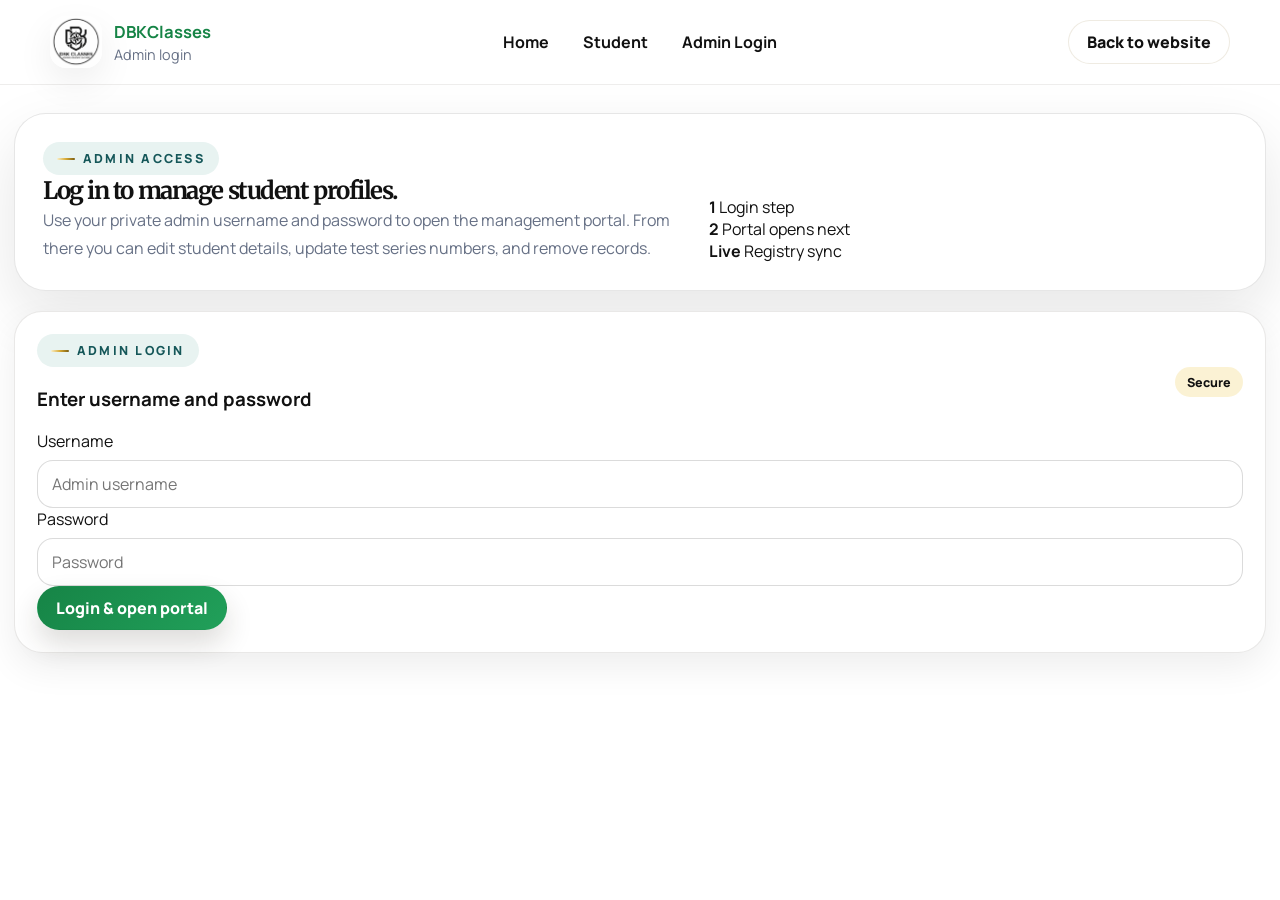
==== admin-portal.html @ fff9ff37 "Upload DBKClasses website" ====
<!DOCTYPE html>
<html lang="en">
<head>
  <meta charset="UTF-8" />
  <meta name="viewport" content="width=device-width, initial-scale=1.0" />
  <meta name="description" content="DBKClasses admin portal student list." />
  <meta name="robots" content="noindex, nofollow, noarchive" />
  <title>DBKClasses | Admin Portal</title>
  <link rel="preconnect" href="https://fonts.googleapis.com" />
  <link rel="preconnect" href="https://fonts.gstatic.com" crossorigin />
  <link href="https://fonts.googleapis.com/css2?family=Manrope:wght@400;500;600;700;800&family=Merriweather:wght@700;900&display=swap" rel="stylesheet" />
  <link rel="stylesheet" href="styles.css" />
</head>
<body class="admin-page" data-page="admin-portal">
  <header class="site-header admin-header">
    <div class="header-inner">
      <a class="brand-link" href="index.html" aria-label="DBKClasses home">
        <img class="brand-logo" src="assets/logo/dbk-logo.jpg" alt="DBKClasses logo" />
        <span class="brand-copy">
          <strong>DBKClasses</strong>
          <span>Admin portal</span>
        </span>
      </a>

      <nav class="primary-nav" id="primary-nav" aria-label="Admin navigation">
        <a href="index.html">Home</a>
        <a href="admin.html">Login</a>
        <a href="admin-portal.html">Portal</a>
      </nav>

      <div class="header-actions">
        <a class="ghost-btn" href="index.html">Back to website</a>
        <button class="ghost-btn" id="logoutAdminBtn" type="button">Logout</button>
        <button class="nav-toggle" type="button" aria-controls="primary-nav" aria-expanded="false" aria-label="Toggle navigation">
          <span></span>
          <span></span>
          <span></span>
        </button>
      </div>
    </div>
  </header>

  <main class="admin-shell">
    <section class="admin-hero">
      <div class="admin-hero-copy">
        <span class="eyebrow">Admin access</span>
        <h1>Search students or enquiries, then open the details panel.</h1>
        <p>
          Use the two tabs to switch between students and enquiries. Click any item to open the full details and actions on the right.
        </p>
      </div>
      <div class="admin-hero-metrics">
        <article>
          <strong id="adminMetricTotal">0</strong>
          <span>Total records</span>
        </article>
        <article>
          <strong id="adminMetricVisible">0</strong>
          <span>Visible in view</span>
        </article>
        <article>
          <strong>2</strong>
          <span>Tabs to switch views</span>
        </article>
      </div>
    </section>

    <section class="admin-toolbar panel">
      <div class="panel-header admin-toolbar-head">
        <div>
          <span class="mini-label">Record registry</span>
          <h3>Find what you need</h3>
        </div>
        <span class="status-pill">Ready</span>
      </div>

      <div class="admin-tabs" role="tablist" aria-label="Admin record views">
        <button class="admin-tab-button is-active" type="button" data-admin-view="students">Students</button>
        <button class="admin-tab-button" type="button" data-admin-view="enquiries">Enquiries</button>
      </div>

      <div class="admin-toolbar-row">
        <label class="field admin-search-field">
          <span>Search students</span>
          <input id="adminSearch" type="search" placeholder="Name, ID, class, guardian, or series" />
        </label>
        <button class="ghost-btn admin-refresh-btn" id="refreshAdminStudents" type="button">Refresh list</button>
      </div>
    </section>

    <section class="admin-portal-grid">
      <article class="panel admin-list-panel admin-directory-panel">
        <div class="panel-header">
          <div>
            <span class="mini-label" id="adminListLabel">Student list</span>
            <h3 id="adminListTitle">Click any student to view details</h3>
          </div>
          <span class="status-pill" id="adminListStatus">Directory</span>
        </div>
        <div id="adminStudentList" class="admin-student-list"></div>
      </article>

      <article class="panel admin-detail-panel">
        <div class="panel-header">
          <div>
            <span class="mini-label">Details</span>
            <h3 id="adminDetailTitle">Selected record</h3>
          </div>
          <span class="status-pill" id="adminDetailStatus">Ready</span>
        </div>
        <div id="adminSelectedDetail" class="admin-selected-detail">
          <div class="admin-empty-list">
            <strong>Select a record</strong>
            <p>Choose a student or enquiry from the list to see the full information here.</p>
          </div>
        </div>
      </article>
    </section>
  </main>

  <script src="script.js"></script>
</body>
</html>
---- styles.css ----
﻿:root {
  --bg: #f8f5ee;
  --ink: #24302d;
  --muted: #69716b;
  --line: rgba(36, 48, 45, 0.1);
  --brand: #1d5b57;
  --brand-2: #2e7a6c;
  --teal: #4d8b78;
  --gold: #b8893d;
  --badge: #eee4cf;
  --badge-ink: #5d4b2f;
  --paper: #fffdf8;
  --night: #24302d;
  --shadow: 0 24px 60px rgba(49, 55, 47, 0.12);
  --shadow-soft: 0 14px 36px rgba(49, 55, 47, 0.08);
  --radius-xl: 34px;
  --radius-lg: 26px;
  --radius-md: 18px;
}

* { box-sizing: border-box; }
html { scroll-behavior: smooth; }
body {
  margin: 0;
  font-family: "Manrope", system-ui, sans-serif;
  color: var(--ink);
  background:
    radial-gradient(circle at 8% 0%, rgba(213, 190, 144, 0.2), transparent 28%),
    radial-gradient(circle at 92% 15%, rgba(93, 143, 122, 0.12), transparent 25%),
    linear-gradient(180deg, #fffdf8 0%, #f3efe5 100%);
}

body.student-auth-page {
  min-height: 100vh;
  color: #111;
  background:
    radial-gradient(circle at top left, rgba(15, 76, 129, 0.18), transparent 24%),
    radial-gradient(circle at top right, rgba(15, 138, 116, 0.16), transparent 22%),
    linear-gradient(180deg, rgba(255, 248, 237, 0.9), rgba(245, 235, 215, 0.98)),
    url("assets/logo/dbk-logo.svg");
  background-repeat: no-repeat, no-repeat, no-repeat, no-repeat;
  background-position: top left, top right, center, center 18%;
  background-size: auto, auto, cover, min(68vw, 540px);
}
img { max-width: 100%; display: block; }
a { color: inherit; text-decoration: none; }
button, input, textarea, select { font: inherit; }

.section {
  padding: 78px 0;
}
.section-shell {
  width: min(1180px, calc(100% - 28px));
  margin: 0 auto;
}
.section-heading {
  display: grid;
  gap: 12px;
  max-width: 820px;
  margin-bottom: 24px;
}
.section-heading.left { max-width: 540px; }
.section-heading h2,
.hero-copy h1,
.student-home-copy h1,
.student-hero-shell h1,
.admin-hero-copy h1 {
  margin: 0;
  font-family: "Merriweather", Georgia, serif;
  letter-spacing: -0.06em;
}
.section-heading h2 { font-size: clamp(2rem, 3vw, 3.4rem); line-height: 1.05; }
.section-heading p,
.about-grid p,
.portal-card p,
.testimonial-card p,
.footer-brand p,
.footer-contact p,
.faq-item p,
.student-home-copy p,
.student-home-note p,
.student-hero-shell p,
.admin-hero-copy p {
  margin: 0;
  color: var(--muted);
  line-height: 1.75;
}
.eyebrow,
.mini-label,
.portal-tag {
  display: inline-flex;
  align-items: center;
  gap: 8px;
  width: fit-content;
  padding: 8px 14px;
  border-radius: 999px;
  background: var(--badge);
  color: var(--badge-ink);
  font-size: 0.78rem;
  font-weight: 900;
  letter-spacing: 0.18em;
  text-transform: uppercase;
}
.eyebrow::before,
.mini-label::before {
  content: "";
  width: 18px;
  height: 2px;
  border-radius: 999px;
  background: linear-gradient(90deg, #faf0cb, #d7a934, #7a5d12);
}

.site-header {
  position: sticky;
  top: 0;
  z-index: 100;
  backdrop-filter: blur(18px);
  background: rgba(255, 248, 237, 0.82);
  border-bottom: 1px solid rgba(16, 32, 51, 0.08);
}
.header-inner {
  width: min(1180px, calc(100% - 28px));
  margin: 0 auto;
  min-height: 84px;
  display: grid;
  grid-template-columns: auto 1fr auto;
  gap: 20px;
  align-items: center;
}
.brand-link {
  display: inline-flex;
  align-items: center;
  gap: 12px;
  min-width: 0;
}
.brand-logo,
.footer-logo {
  width: 52px;
  height: 52px;
  border-radius: 16px;
  object-fit: cover;
  box-shadow: var(--shadow-soft);
}
.brand-copy,
.footer-brand h3 {
  display: grid;
  gap: 2px;
}
.brand-copy strong,
.footer-brand h3 {
  color: var(--ink);
  font-size: 1.04rem;
}
.brand-copy span {
  color: var(--muted);
  font-size: 0.9rem;
}
.primary-nav {
  display: inline-flex;
  justify-content: center;
  flex-wrap: wrap;
  gap: 6px;
}
.primary-nav a,
.footer-links a {
  position: relative;
  padding: 10px 14px;
  color: var(--ink);
  font-weight: 700;
  border-radius: 999px;
}
.primary-nav a::after {
  content: "";
  position: absolute;
  left: 14px;
  right: 14px;
  bottom: 7px;
  height: 2px;
  border-radius: 999px;
  background: currentColor;
  transform: scaleX(0);
  transform-origin: center;
  transition: transform 0.2s ease;
  opacity: 0.28;
}
.primary-nav a:hover::after,
.primary-nav a:focus-visible::after { transform: scaleX(1); }
.header-actions {
  display: inline-flex;
  align-items: center;
  gap: 10px;
}
.ghost-btn,
.solid-btn,
.portal-btn,
.cta-green,
.cta-red,
.text-link {
  display: inline-flex;
  align-items: center;
  justify-content: center;
  gap: 8px;
  min-height: 44px;
  padding: 0 18px;
  border-radius: 999px;
  border: 1px solid transparent;
  font-weight: 800;
  transition: transform 0.2s ease, box-shadow 0.2s ease, background 0.2s ease;
}
.ghost-btn,
.portal-btn,
.text-link {
  background: rgba(255,255,255,0.78);
  border-color: rgba(16,32,51,0.1);
  color: var(--ink);
}
.solid-btn,
.cta-green,
.cta-red {
  background: linear-gradient(135deg, var(--brand), var(--brand-2));
  color: #fff;
  box-shadow: 0 14px 28px rgba(15, 76, 129, 0.2);
}
.cta-green { background: linear-gradient(135deg, #138808, #25a95a); }
.cta-red { background: linear-gradient(135deg, #ff9933, #ffb347); }
.ghost-btn:hover, .solid-btn:hover, .portal-btn:hover, .cta-green:hover, .cta-red:hover, .text-link:hover { transform: translateY(-2px); }
.nav-toggle {
  display: none;
  width: 42px;
  height: 38px;
  padding: 0;
  border-radius: 13px;
  border: 1px solid var(--line);
  background: rgba(255,255,255,0.92);
  align-items: center;
  justify-content: center;
  flex-direction: column;
  gap: 4px;
}
.nav-toggle span {
  width: 18px;
  height: 2px;
  border-radius: 999px;
  background: var(--ink);
}

.ticker-band {
  display: grid;
  grid-template-columns: auto 1fr;
  align-items: center;
  gap: 18px;
  padding: 14px 0;
  background: linear-gradient(135deg, #27415f, #0f8a74);
  color: #fff;
  overflow: hidden;
}
.ticker-label { margin-left: 16px; font-size: 0.8rem; font-weight: 900; letter-spacing: 0.18em; text-transform: uppercase; white-space: nowrap; }
.ticker-viewport { overflow: hidden; }
.ticker-track {
  display: flex;
  width: max-content;
  gap: 16px;
  align-items: stretch;
  animation: ticker-marquee 26s linear infinite;
}
.ticker-card {
  min-width: 250px;
  display: flex;
  align-items: center;
  gap: 14px;
  padding: 14px 18px;
  border-radius: 20px;
  background: rgba(255,255,255,0.14);
  border: 1px solid rgba(255,255,255,0.16);
  flex-shrink: 0;
}
.ticker-card h3, .ticker-card p { margin: 0; }
.ticker-card h3 { font-size: 1.08rem; color: #fff; }
.ticker-card p { color: rgba(255,255,255,0.78); font-size: 0.92rem; }
.rank {
  width: 42px;
  height: 42px;
  border-radius: 14px;
  display: grid;
  place-items: center;
  background: rgba(255,255,255,0.16);
  font-weight: 900;
  flex: 0 0 auto;
}
@keyframes ticker-marquee { from { transform: translateX(0); } to { transform: translateX(-50%); } }

.hero { padding: 22px 0 40px; }
.hero-shell {
  display: grid;
  grid-template-columns: minmax(0, 1.15fr) minmax(360px, 0.85fr);
  gap: 24px;
  align-items: center;
  padding: 34px;
  border-radius: var(--radius-xl);
  color: #fff;
  background:
    radial-gradient(circle at top right, rgba(255,255,255,0.12), transparent 26%),
    linear-gradient(135deg, #0f1f35, #123e67 52%, #0f8a74);
  box-shadow: var(--shadow);
  position: relative;
  overflow: hidden;
}
.hero-shell::after {
  content: "";
  position: absolute;
  inset: auto -10% -30% auto;
  width: 280px;
  height: 280px;
  border-radius: 50%;
  background: rgba(255,255,255,0.08);
  filter: blur(8px);
}
.hero-copy { position: relative; z-index: 1; display: grid; gap: 18px; }
.hero-copy .eyebrow { color: rgba(255,255,255,0.88); }
.hero-copy .eyebrow::before { background: rgba(255,255,255,0.88); }
.hero-copy h1 { font-size: clamp(3rem, 5vw, 6.2rem); max-width: 12ch; line-height: 0.92; letter-spacing: -0.07em; }
.hero-copy p { max-width: 62ch; color: rgba(255,255,255,0.82); font-size: 1.05rem; }
.hero-actions, .form-actions, .hero-banner-actions, .admin-student-actions, .topbar-actions {
  display: flex;
  flex-wrap: wrap;
  gap: 12px;
}
.hero-banner { display: grid; gap: 14px; position: relative; z-index: 1; }
.hero-banner-frame {
  border-radius: 28px;
  padding: 12px;
  background: rgba(255,255,255,0.08);
  border: 1px solid rgba(255,255,255,0.14);
  box-shadow: var(--shadow);
}
.hero-banner-image { width: 100%; border-radius: 20px; object-fit: cover; }
.hero-banner-actions { justify-content: center; }

.portal-cards,
.about-grid,
.testimonial-grid,
.steps-grid,
.stats-grid,
.faq-grid,
.portal-cards.student-choice-cards {
  display: grid;
  gap: 18px;
}
.portal-cards,
.about-grid,
.steps-grid,
.stats-grid,
.faq-grid { grid-template-columns: repeat(3, minmax(0, 1fr)); }
.portal-card,
.about-grid article,
.step-card,
.stat-card,
.testimonial-card,
.faq-item,
.panel,
.student-home-note {
  border-radius: 28px;
  background: rgba(255,255,255,0.92);
  border: 1px solid rgba(16,32,51,0.08);
  box-shadow: var(--shadow-soft);
}
.portal-card {
  padding: 24px;
  min-height: 260px;
  display: grid;
  align-content: start;
  gap: 12px;
}
.portal-card h3 { margin: 0; font-size: 1.2rem; }
.portal-card p { margin: 0; }
.portal-card.admin { background: linear-gradient(180deg, #132035, #173e63); color: #fff; }
.portal-card.student { background: linear-gradient(180deg, #fff, #f6fbff); }
.portal-card.teacher { background: linear-gradient(180deg, #0f8a74, #0f4c81); color: #fff; }
.portal-card.admin .portal-tag,
.portal-card.teacher .portal-tag { color: var(--badge-ink); }
.portal-btn { width: fit-content; margin-top: auto; }
.split-layout {
  display: grid;
  grid-template-columns: minmax(0, 1fr) minmax(0, 1fr);
  gap: 22px;
  align-items: start;
}
.about-grid article {
  padding: 24px;
  display: grid;
  gap: 10px;
}
.about-grid h3, .step-card h3, .stat-card strong { margin: 0; }
.team { background: linear-gradient(180deg, #f1f6ff, #fbfdff); }
.faculty-slider {
  overflow-x: auto;
  overflow-y: hidden;
  padding: 6px 0 10px;
  scrollbar-width: none;
  -ms-overflow-style: none;
}
.faculty-slider::-webkit-scrollbar { display: none; }
.faculty-track { display: flex; width: max-content; gap: 14px; will-change: scroll-position; }
.faculty-set { display: flex; gap: 14px; }
.faculty-card {
  flex: 0 0 255px;
  width: 255px;
  padding: 15px;
  border-radius: 24px;
  background: linear-gradient(180deg, #ffffff, #f8fbff);
  border: 1px solid rgba(16, 32, 51, 0.08);
  box-shadow: var(--shadow-soft);
  scroll-snap-align: start;
}
.faculty-featured {
  position: relative;
  flex-basis: 300px;
  width: 300px;
  display: grid;
  grid-template-rows: 1fr auto;
  height: 330px;
  padding: 0;
  overflow: hidden;
}
.faculty-photo-wrap {
  position: relative;
  width: 100%;
  height: 100%;
  border-radius: 24px 24px 0 0;
  overflow: hidden;
  background:
    radial-gradient(circle at top, rgba(255,255,255,0.85), rgba(255,255,255,0.35)),
    linear-gradient(135deg, rgba(15, 76, 129, 0.16), rgba(15, 138, 116, 0.16));
}
.faculty-photo-wrap.is-missing::after {
  content: "Image missing";
  position: absolute;
  inset: 0;
  display: grid;
  place-items: center;
  color: var(--muted);
  font-size: 0.65rem;
  font-weight: 900;
  letter-spacing: 0.1em;
  text-transform: uppercase;
  background: rgba(255,255,255,0.58);
}
.faculty-photo { width: 100%; height: 100%; object-fit: cover; }
.faculty-copy {
  padding: 8px 12px 10px;
  display: grid;
  gap: 4px;
  align-content: start;
}
.faculty-copy h3, .portal-card h3, .testimonial-card strong { margin: 0; }
.faculty-post, .faculty-subject { margin: 0; padding: 0; background: transparent; border: 0; display: block; }
.faculty-post { color: var(--brand); font-size: 0.72rem; font-weight: 800; }
.faculty-qualification { margin: 0; color: var(--ink); line-height: 1.28; font-weight: 700; font-size: 0.64rem; }
.faculty-subject { color: var(--brand); line-height: 1.25; font-weight: 800; font-size: 0.68rem; }

.testimonials { background: linear-gradient(135deg, #1f3148, #14385f 55%, #0f8a74); color: #fff; }
.section-heading.light .eyebrow,
.section-heading.light h2,
.section-heading.light p { color: #fff; }
.section-heading.light .eyebrow::before { background: rgba(255,255,255,0.85); }
.testimonial-grid { grid-template-columns: repeat(3, minmax(0, 1fr)); }
.testimonial-card { padding: 26px; border-radius: 26px; background: rgba(255,255,255,0.08); border: 1px solid rgba(255,255,255,0.12); color: #fff; box-shadow: 0 18px 36px rgba(0,0,0,0.12); }
.testimonial-card p { color: rgba(255,255,255,0.84); line-height: 1.75; margin-top: 0; }
.testimonial-card strong, .testimonial-card span { display: block; }
.testimonial-card span { margin-top: 4px; color: rgba(255,255,255,0.68); }

.faq-section { background: linear-gradient(180deg, #f8fbff, #eef5ff); }
.faq-item { padding: 22px 24px; }
.faq-item summary { list-style: none; cursor: pointer; position: relative; padding-right: 34px; font-weight: 900; color: var(--ink); }
.faq-item summary::-webkit-details-marker { display: none; }
.faq-item summary::after {
  content: "+";
  position: absolute;
  right: 0;
  top: 0;
  width: 24px;
  height: 24px;
  border-radius: 999px;
  display: grid;
  place-items: center;
  background: rgba(15, 76, 129, 0.1);
  color: var(--brand);
  font-weight: 900;
}
.faq-item[open] summary::after { content: "–"; background: rgba(15, 138, 116, 0.12); color: var(--teal); }
.faq-item p { margin: 12px 0 0; color: var(--muted); line-height: 1.7; }

.steps-grid { grid-template-columns: repeat(3, minmax(0, 1fr)); }
.step-card { padding: 24px; border-radius: 28px; }
.step-no { display: inline-flex; align-items: center; min-height: 34px; padding: 0 12px; border-radius: 999px; background: rgba(15, 76, 129, 0.1); color: var(--brand); font-size: 0.8rem; font-weight: 900; letter-spacing: 0.16em; margin-bottom: 14px; }

.site-footer {
  padding: 52px 0 20px;
  background: linear-gradient(180deg, #132035, #08111d);
  color: #d8e4f3;
}
.footer-grid {
  display: grid;
  grid-template-columns: minmax(0, 1.1fr) minmax(0, 0.7fr) minmax(0, 0.7fr) minmax(0, 0.85fr);
  gap: 18px;
  align-items: start;
}
.footer-brand, .footer-links, .footer-contact { display: grid; gap: 12px; }
.footer-brand h3 { color: #fff; font-size: 1.55rem; }
.footer-logo { width: 60px; height: 60px; }
.footer-links a { width: fit-content; color: rgba(216, 228, 243, 0.86); padding: 0; }
.footer-links a:hover, .footer-links a:focus-visible { color: #fff; }
.footer-contact { padding: 22px; border-radius: 24px; background: rgba(255,255,255,0.04); border: 1px solid rgba(255,255,255,0.08); }
.footer-contact .solid-btn,
.footer-contact .cta-green { width: fit-content; }

.panel,
.card,
.policy-card,
.admin-dashboard-card,
.profile-card-panel,
.virtual-id-panel,
.student-home-note {
  padding: 22px;
  border-radius: 28px;
  background: rgba(255,255,255,0.92);
  border: 1px solid rgba(122,93,18,0.08);
  box-shadow: var(--shadow-soft);
}
.stats-grid { grid-template-columns: repeat(4, minmax(0, 1fr)); }
.stat-card { padding: 20px; display: grid; gap: 8px; }
.stat-card span { color: var(--muted); font-weight: 700; }
.stat-card strong { font-size: 2rem; color: var(--ink); }
.chart-wrap { min-height: 240px; padding: 12px; }
.recent-results { display: grid; gap: 12px; }
.result-row, .mark-item, .admin-student-meta-grid > div, .details-grid > div { padding: 12px 14px; border-radius: 16px; background: linear-gradient(180deg, #fffdf7, #fff5e1); border: 1px solid rgba(122,93,18,0.08); }
.result-row strong, .result-row b { display: block; }
.result-row span { display: block; margin-top: 4px; color: var(--muted); font-size: 0.82rem; }
.empty-state, .admin-empty-list {
  display: grid;
  gap: 6px;
  place-items: center;
  text-align: center;
  min-height: 180px;
  padding: 28px 18px;
  border-radius: 24px;
  background: linear-gradient(180deg, #f8fbff, #eef5fb);
  border: 1px dashed rgba(15, 76, 129, 0.16);
  color: var(--muted);
}
.empty-state strong, .admin-empty-list strong { color: var(--ink); font-size: 1rem; }
.empty-state p, .admin-empty-list p { margin: 0; max-width: 320px; }
.status-pill { display: inline-flex; align-items: center; justify-content: center; min-height: 30px; padding: 0 12px; border-radius: 999px; background: rgba(15, 138, 116, 0.12); color: var(--teal); font-weight: 800; font-size: 0.78rem; }

.student-home-shell, .student-auth-shell, .student-dashboard-shell, .student-profile-shell, .admin-shell, .admin-student-shell {
  width: min(1280px, calc(100% - 28px));
  margin: 28px auto 48px;
  display: grid;
  gap: 20px;
}

.student-auth-shell {
  position: relative;
  padding: 12px 0 20px;
}

.student-auth-shell::before {
  content: "DBK";
  position: absolute;
  inset: 12% auto auto 50%;
  transform: translateX(-50%);
  font-family: "Merriweather", Georgia, serif;
  font-size: clamp(8rem, 18vw, 16rem);
  letter-spacing: -0.12em;
  color: rgba(15, 31, 53, 0.07);
  pointer-events: none;
  user-select: none;
}

.student-auth-shell > * {
  position: relative;
  z-index: 1;
}
.student-home-hero, .student-hero-shell, .admin-hero, .admin-student-hero {
  display: grid;
  grid-template-columns: minmax(0, 1.1fr) minmax(300px, 0.9fr);
  gap: 20px;
  align-items: end;
  padding: 28px;
  border-radius: 32px;
  color: #fff;
  background: linear-gradient(135deg, #7a5d12, #b88a2b 52%, #f1e4bf);
  box-shadow: var(--shadow);
}
.student-home-note, .student-hero-badge, .virtual-id-box { color: var(--ink); background: rgba(255,253,248,0.9); border: 1px solid rgba(43,36,23,0.12); box-shadow: 0 18px 36px rgba(43,36,23,0.12); }
.student-home-note strong, .student-hero-badge strong, .virtual-id-box strong { display: block; margin-top: 8px; color: var(--ink); }
.student-hero-badge p, .virtual-id-box p { color: var(--muted); }
.student-auth-grid, .dashboard-grid, .profile-layout, .admin-student-grid, .admin-grid, .results-grid, .portal-grid {
  display: grid;
  gap: 20px;
}
.student-auth-grid { grid-template-columns: minmax(320px, 0.88fr) minmax(0, 1.12fr); }
.student-auth-single { grid-template-columns: minmax(0, 620px); justify-content: center; }
.panel-compact { display: grid; gap: 14px; }
.profile-summary { display: flex; align-items: center; gap: 18px; padding-bottom: 18px; }
.profile-avatar-box, .admin-photo-box { width: 78px; height: 78px; display: grid; place-items: center; border-radius: 22px; background: linear-gradient(135deg, rgba(250,240,203,0.88), rgba(215,169,52,0.18)); color: var(--brand); font-weight: 900; border: 1px solid rgba(122,93,18,0.12); overflow: hidden; }
.profile-avatar-box img, .admin-photo-box img, .id-card-preview { width: 100%; height: 100%; object-fit: cover; }
.profile-inline { display: flex; align-items: center; gap: 18px; }
#avatarImage, #avatarFallback {
  width: 78px;
  height: 78px;
  flex: 0 0 auto;
  border-radius: 22px;
}
#avatarImage { object-fit: cover; background: linear-gradient(135deg, rgba(250,240,203,0.88), rgba(215,169,52,0.18)); border: 1px solid rgba(122,93,18,0.12); }
#avatarFallback { display: grid; place-items: center; background: linear-gradient(135deg, rgba(250,240,203,0.88), rgba(215,169,52,0.18)); color: var(--brand); font-weight: 900; border: 1px solid rgba(122,93,18,0.12); overflow: hidden; }
.details-grid, .profile-data-grid, .admin-student-meta-grid { display: grid; gap: 12px; grid-template-columns: repeat(2, minmax(0, 1fr)); }
.details-span, .admin-wide-field { grid-column: 1 / -1; }
.form-actions, .single-form-actions { display: flex; flex-wrap: wrap; gap: 12px; }
.field, .photo-field, .toggle-row { display: grid; gap: 8px; }
.field input, .field textarea, .field select, .student-auth-form input, .student-auth-form textarea, .student-auth-form select, .admin-form input, .admin-form textarea {
  width: 100%;
  min-height: 46px;
  padding: 12px 14px;
  border-radius: 16px;
  border: 1px solid rgba(122,93,18,0.12);
  background: rgba(255,255,255,0.96);
  color: var(--ink);
}
.field textarea, .student-auth-form textarea, .admin-form textarea { min-height: 110px; resize: vertical; }
.toggle-row { display: flex; align-items: center; gap: 10px; }
.toggle-row input { width: 18px; height: 18px; }
.signup-draft-banner {
  display: flex;
  justify-content: space-between;
  gap: 16px;
  align-items: center;
  padding: 16px 18px;
  margin: 18px 0 20px;
  border-radius: 24px;
  background: linear-gradient(135deg, rgba(250,240,203,0.75), rgba(215,169,52,0.12));
  border: 1px solid rgba(122,93,18,0.08);
}
.signup-draft-banner p {
  margin: 6px 0 0;
  color: var(--muted);
  line-height: 1.6;
}
.signup-draft-actions {
  display: inline-flex;
  align-items: center;
  gap: 10px;
  flex-wrap: wrap;
  justify-content: flex-end;
}
.signup-resume-panel {
  margin-top: 18px;
  padding: 18px;
}
.signup-resume-panel h2 {
  margin: 8px 0 0;
  font-size: 1.2rem;
}
.signup-resume-preview {
  display: grid;
  grid-template-columns: auto 1fr;
  gap: 16px;
  align-items: center;
}
.signup-photo-preview {
  width: 96px;
  height: 96px;
  display: grid;
  place-items: center;
  overflow: hidden;
  border-radius: 24px;
  background: linear-gradient(135deg, rgba(250,240,203,0.88), rgba(215,169,52,0.16));
  border: 1px solid rgba(122,93,18,0.08);
  color: var(--brand);
  font-weight: 900;
  font-size: 1rem;
}
.signup-photo-preview img {
  width: 100%;
  height: 100%;
  object-fit: cover;
}
.signup-resume-copy {
  display: grid;
  gap: 6px;
}
.signup-resume-copy strong {
  font-size: 1.05rem;
  color: var(--ink);
}
.signup-resume-copy p {
  margin: 0;
  color: var(--muted);
  line-height: 1.6;
  word-break: break-word;
}
.panel-header {
  display: flex;
  align-items: center;
  justify-content: space-between;
  gap: 12px;
  flex-wrap: wrap;
}
.id-card-preview { border-radius: 22px; background: #fff; }
.mark-bar { width: 100%; height: 10px; border-radius: 999px; background: rgba(250,240,203,0.82); overflow: hidden; }
.mark-bar span { display: block; height: 100%; border-radius: inherit; background: linear-gradient(90deg, var(--brand), var(--teal)); }
.mark-item-head, .mark-subline { display: flex; justify-content: space-between; gap: 12px; }
.mark-item-head { align-items: center; }
.mark-subline { color: var(--muted); font-size: 0.86rem; }
.admin-profile-strip { display: grid; grid-template-columns: auto 1fr; gap: 16px; align-items: start; }
.admin-id-card-preview { display: grid; gap: 12px; }
.dashboard-topbar,
.profile-head,
.page-banner {
  display: flex;
  align-items: center;
  justify-content: space-between;
  gap: 16px;
  flex-wrap: wrap;
}
.dashboard-topbar h1,
.profile-head h1,
.page-banner h1 {
  margin: 8px 0 0;
  font-family: "Merriweather", Georgia, serif;
  letter-spacing: -0.06em;
}

.student-auth-card {
  padding: clamp(24px, 4vw, 42px);
  border-radius: 32px;
  background: rgba(255, 253, 248, 0.94);
  border: 1px solid rgba(72, 79, 67, 0.1);
  box-shadow: 0 24px 70px rgba(72, 79, 67, 0.12);
}
.student-auth-header { display: grid; gap: 12px; margin-bottom: 26px; }
.student-auth-header h1 { margin: 0; font-size: clamp(2rem, 4vw, 3.4rem); line-height: 1.05; }
.student-auth-header p { margin: 0; color: var(--muted); line-height: 1.7; }
.student-auth-form { display: grid; gap: 16px; }
.form-field-grid { display: grid; grid-template-columns: repeat(2, minmax(0, 1fr)); gap: 14px; }
.text-link-inline { color: var(--brand); font-weight: 800; text-decoration: underline; text-underline-offset: 3px; }
.dashboard-profile-grid { grid-template-columns: minmax(0, 1fr) minmax(0, 1fr); }
.dashboard-welcome-card { display: grid; align-content: center; gap: 12px; background: linear-gradient(145deg, #f1ead9, #edf4ed); }
.dashboard-welcome-card h2 { margin: 0; max-width: 18ch; font-family: "Merriweather", Georgia, serif; font-size: clamp(1.5rem, 3vw, 2.3rem); line-height: 1.15; }
.dashboard-welcome-card p { margin: 0; color: var(--muted); line-height: 1.7; max-width: 48ch; }
.full-width { width: 100%; }

@media (max-width: 700px) {
  .form-field-grid, .dashboard-profile-grid { grid-template-columns: 1fr; }
  .student-auth-card { padding: 22px 18px; }
}

/* Clean white theme with black type and restrained professional accents. */
:root {
  --bg: #ffffff;
  --ink: #111111;
  --muted: #667085;
  --line: rgba(17, 17, 17, 0.1);
  --brand: #0d6264;
  --brand-2: #168486;
  --teal: #2b8a83;
  --gold: #b8893d;
  --badge: #e8f3f1;
  --badge-ink: #155759;
  --paper: #ffffff;
  --night: #111111;
  --shadow: 0 24px 60px rgba(17, 17, 17, 0.1);
  --shadow-soft: 0 14px 36px rgba(17, 17, 17, 0.07);
}

body,
body.student-auth-page {
  color: var(--ink);
  background:
    radial-gradient(circle at 8% 0%, rgba(13, 98, 100, 0.07), transparent 24%),
    radial-gradient(circle at 94% 12%, rgba(184, 137, 61, 0.08), transparent 20%),
    #ffffff;
}

.site-header {
  background: rgba(255, 255, 255, 0.92);
  border-bottom-color: rgba(17, 17, 17, 0.08);
}

.site-announcement {
  background: #111111;
  color: #ffffff;
}

.site-announcement span {
  background: rgba(255, 255, 255, 0.12);
}

.primary-nav a:hover,
.primary-nav a:focus-visible {
  background: var(--badge);
}

.ghost-btn,
.portal-btn,
.text-link {
  background: #ffffff;
  border-color: rgba(17, 17, 17, 0.14);
  color: var(--ink);
}

.solid-btn,
.cta-green,
.cta-red {
  background: linear-gradient(135deg, var(--brand), var(--brand-2));
  color: #ffffff;
  box-shadow: 0 14px 28px rgba(13, 98, 100, 0.2);
}

.cta-green { background: linear-gradient(135deg, #0d6264, #2b8a83); }
.cta-red { background: linear-gradient(135deg, #b8893d, #d4ac62); color: #ffffff; }

.ticker-band {
  background: #f7faf9;
  color: var(--ink);
  border-color: rgba(13, 98, 100, 0.1);
}

.ticker-card,
.portal-card,
.panel,
.about-grid article,
.step-card,
.stat-card,
.faq-item,
.student-home-note {
  background: #ffffff;
  border-color: rgba(17, 17, 17, 0.1);
}

.hero-shell {
  color: #ffffff;
  background:
    radial-gradient(circle at top right, rgba(255, 255, 255, 0.14), transparent 28%),
    linear-gradient(135deg, #111111 0%, #0d6264 72%, #168486 100%);
  border-color: transparent;
}

.hero-copy .eyebrow,
.hero-copy p { color: rgba(255, 255, 255, 0.84); }
.hero-copy .eyebrow::before { background: #d4ac62; }

.student-home-hero,
.student-hero-shell,
.admin-hero,
.admin-student-hero {
  background: linear-gradient(135deg, #111111, #0d6264 74%, #168486);
}

.testimonials {
  background: linear-gradient(135deg, #111111, #0d6264 72%, #168486);
}

.faq-section,
.team {
  background: #f7faf9;
}

.site-footer {
  background: #111111;
}

.student-auth-card {
  background: #ffffff;
  border-color: rgba(17, 17, 17, 0.1);
}

.field input,
.field textarea,
.field select,
.student-auth-form input,
.student-auth-form textarea,
.student-auth-form select {
  background: #ffffff;
  border-color: rgba(17, 17, 17, 0.15);
  color: var(--ink);
}

.dashboard-welcome-card {
  background: linear-gradient(145deg, #f7faf9, #fffaf2);
}

[id] { scroll-margin-top: 110px; }

@media (max-width: 1080px) {
  .hero-shell, .student-home-hero, .student-hero-shell, .admin-hero, .admin-student-hero, .footer-grid, .split-layout, .student-auth-grid, .dashboard-grid, .profile-layout, .admin-student-grid { grid-template-columns: 1fr; }
  .portal-cards, .about-grid, .testimonial-grid, .steps-grid, .stats-grid, .faq-grid { grid-template-columns: repeat(2, minmax(0, 1fr)); }
}

@media (max-width: 760px) {
  .section { padding: 66px 0; }
  .header-inner { grid-template-columns: auto 1fr auto; }
  .nav-toggle { display: inline-flex; }
  .primary-nav {
    position: absolute;
    left: 0;
    right: 0;
    top: calc(100% + 10px);
    display: grid;
    gap: 0;
    padding: 8px;
    border-radius: 22px;
    background: rgba(255,253,248,0.98);
    border: 1px solid rgba(122,93,18,0.08);
    box-shadow: var(--shadow);
    transform: translateY(-10px);
    opacity: 0;
    pointer-events: none;
    transition: opacity 0.2s ease, transform 0.2s ease;
  }
  .primary-nav.open { opacity: 1; transform: translateY(0); pointer-events: auto; }
  .primary-nav a { padding: 14px 12px; border-radius: 14px; }
  .primary-nav a::after { display: none; }
  .site-header .header-actions > .ghost-btn { display: none; }
  .hero-shell { padding: 24px; }
  .hero-copy h1, .student-home-copy h1, .student-hero-shell h1, .admin-hero-copy h1 { max-width: 100%; font-size: clamp(2.2rem, 10vw, 4rem); }
  .hero-actions, .form-actions, .single-form-actions, .topbar-actions, .admin-student-actions { flex-direction: column; }
  .signup-draft-banner { align-items: flex-start; flex-direction: column; }
  .signup-draft-actions { width: 100%; justify-content: flex-start; }
  .signup-resume-preview { grid-template-columns: 1fr; }
  .signup-photo-preview { width: 84px; height: 84px; }
  .portal-cards, .about-grid, .testimonial-grid, .steps-grid, .stats-grid, .faq-grid { grid-template-columns: 1fr; }
  .faculty-card { width: 240px; flex-basis: 240px; }
  .faculty-featured { width: 260px; flex-basis: 260px; height: 320px; }
  .details-grid, .profile-data-grid, .admin-student-meta-grid { grid-template-columns: 1fr; }
  .profile-summary, .admin-profile-strip { grid-template-columns: 1fr; display: grid; }
  .dashboard-topbar,
  .profile-head,
  .page-banner {
    flex-direction: column;
    align-items: flex-start;
  }
}

/* Warm editorial theme refresh */
:root {
  --bg: #fffaf0;
  --ink: #2b2417;
  --muted: #6f6656;
  --line: rgba(43, 36, 23, 0.12);
  --brand: #7a5d12;
  --brand-2: #b88a2b;
  --teal: #6f8f7a;
  --gold: #d7a934;
  --paper: #fffdf8;
  --night: #211a10;
}

body {
  background:
    radial-gradient(circle at top left, rgba(250, 240, 203, 0.8), transparent 26%),
    radial-gradient(circle at top right, rgba(111, 143, 122, 0.16), transparent 18%),
    linear-gradient(180deg, #fffdf8 0%, #fff8e8 46%, #f4efe2 100%);
}

body.student-auth-page {
  background:
    radial-gradient(circle at top left, rgba(250, 240, 203, 0.9), transparent 22%),
    radial-gradient(circle at top right, rgba(111, 143, 122, 0.16), transparent 18%),
    linear-gradient(180deg, rgba(255, 251, 242, 0.98), rgba(245, 240, 224, 0.99)),
    url("assets/logo/dbk-logo.svg");
}

.site-announcement {
  display: flex;
  align-items: center;
  justify-content: center;
  gap: 12px;
  padding: 10px 16px;
  background: linear-gradient(135deg, #faf0cb, #fff7e1 48%, #dfe8d8);
  color: var(--ink);
  font-weight: 800;
  letter-spacing: 0.01em;
}

.site-announcement span {
  padding: 6px 12px;
  border-radius: 999px;
  background: rgba(43, 36, 23, 0.08);
}

.announcement-link {
  padding: 0;
  border: 0;
  background: transparent;
  color: var(--brand);
  font: inherit;
  font-weight: 900;
  cursor: pointer;
  text-decoration: underline;
  text-underline-offset: 3px;
}

.site-header {
  background: rgba(255, 252, 244, 0.92);
  border-bottom-color: rgba(43, 36, 23, 0.08);
}

.primary-nav a:hover,
.primary-nav a:focus-visible {
  background: rgba(250, 240, 203, 0.9);
}

.ghost-btn,
.portal-btn,
.text-link {
  background: rgba(255,255,255,0.96);
  border-color: rgba(122,93,18,0.12);
  color: var(--ink);
}

.solid-btn,
.cta-green,
.cta-red {
  background: linear-gradient(135deg, #2b2417, #7a5d12);
  color: #fff;
  box-shadow: 0 14px 28px rgba(43, 36, 23, 0.16);
}

.cta-green {
  background: linear-gradient(135deg, #7a5d12, #b88a2b);
  color: #fff;
  box-shadow: 0 16px 30px rgba(122, 93, 18, 0.22);
}

.cta-red {
  background: linear-gradient(135deg, #d7a934, #faf0cb);
  color: #2b2417;
  box-shadow: 0 16px 30px rgba(215, 169, 52, 0.2);
}

.ghost-btn:hover,
.solid-btn:hover,
.portal-btn:hover,
.cta-green:hover,
.cta-red:hover,
.text-link:hover {
  transform: translateY(-2px);
  box-shadow: 0 18px 30px rgba(43, 36, 23, 0.12);
}

.nav-toggle {
  background: #2b2417;
  border-color: #2b2417;
}

.nav-toggle span {
  background: #ffffff;
}

.ticker-band {
  background: linear-gradient(135deg, #fff9ec, #f3efe4);
  color: var(--ink);
  border-top: 1px solid rgba(43, 36, 23, 0.06);
  border-bottom: 1px solid rgba(43, 36, 23, 0.06);
}

.ticker-card {
  background: rgba(255,255,255,0.9);
  border-color: rgba(43,36,23,0.1);
  padding: 12px 16px;
  min-height: 78px;
}

.ticker-card h3,
.ticker-card p {
  color: var(--ink);
}

.ticker-card p {
  color: var(--muted);
  font-size: 0.86rem;
}

.ticker-card h3 {
  font-size: 1rem;
}

.rank {
  background: linear-gradient(135deg, #7a5d12, #b88a2b);
  color: #ffffff;
}

.hero-shell {
  color: var(--ink);
  background:
    radial-gradient(circle at top right, rgba(250, 240, 203, 0.9), transparent 28%),
    radial-gradient(circle at bottom left, rgba(111, 143, 122, 0.14), transparent 24%),
    linear-gradient(135deg, #fffdf8 0%, #fff3d8 44%, #f3efe2 100%);
  border: 1px solid rgba(43, 36, 23, 0.08);
}

.hero-shell::after {
  background: radial-gradient(circle, rgba(250, 240, 203, 0.34), transparent 65%);
}

.hero-copy .eyebrow,
.hero-copy p {
  color: var(--muted);
}

.hero-copy .eyebrow::before {
  background: #d7a934;
}

.hero-banner-frame {
  background: rgba(255,255,255,0.88);
  border-color: rgba(43,36,23,0.08);
}

.hero-banner-image {
  box-shadow: 0 18px 30px rgba(43, 36, 23, 0.08);
}

.portal-section {
  background: linear-gradient(180deg, #fffdf7, #f3efe4);
}

.portal-card.admin {
  background: linear-gradient(180deg, #2b2417, #7a5d12);
  color: #fff;
}

.portal-card.student {
  background: linear-gradient(180deg, #fffaf0, #f8edd7);
}

.portal-card.teacher {
  background: linear-gradient(180deg, #fff3d6, #f3efe4);
}

.portal-card.admin .portal-tag,
.portal-card.teacher .portal-tag {
  color: var(--badge-ink);
}

.about {
  background: linear-gradient(180deg, #fff8e8, #f5efe2);
}

.team {
  background: linear-gradient(180deg, #fff9ed, #f2efe6);
}

.testimonials {
  background: linear-gradient(135deg, #faf0cb, #fff7e1 52%, #f1ede2);
  color: var(--ink);
}

.section-heading.light h2,
.section-heading.light p,
.section-heading.light .eyebrow {
  color: var(--ink);
}

.testimonial-card {
  background: rgba(255,255,255,0.94);
  color: var(--ink);
}

.testimonial-card p {
  color: var(--muted);
}

.testimonial-card span {
  color: var(--muted);
}

.faq-section {
  background: linear-gradient(180deg, #fffaf1, #f4efe2);
}

.site-footer {
  background: linear-gradient(180deg, #2b2417, #1a140c 58%, #0f0b07);
}

.site-footer,
.site-footer h3,
.site-footer h4,
.site-footer a {
  color: #fff;
}

.site-footer .footer-logo {
  background: linear-gradient(135deg, #faf0cb, #fff8e2);
  color: #2b2417;
}

.footer-brand p,
.footer-contact p {
  color: rgba(255,255,255,0.78);
}

.footer-credits {
  margin: 12px 0 0;
  color: rgba(255,255,255,0.68);
  font-size: 0.92rem;
}

.footer-links a {
  background: rgba(255,255,255,0.04);
  border-color: rgba(255,255,255,0.06);
}

.footer-links a:hover,
.footer-links a:focus-visible {
  background: rgba(250, 240, 203, 0.2);
}

.footer-contact-actions {
  display: flex;
  flex-wrap: wrap;
  gap: 12px;
}

.whatsapp-icon-link {
  min-width: 54px;
  width: 54px;
  padding: 0;
  justify-content: center;
}

.whatsapp-icon-link svg {
  width: 24px;
  height: 24px;
  fill: currentColor;
}

.accent-word {
  display: inline-block;
}

.accent-gold {
  color: #b88a2b;
}

.accent-deep {
  color: #7a5d12;
}

.about-shell {
  display: grid;
  gap: 0;
  max-width: 820px;
}

.student-home-note,
.student-hero-badge,
.virtual-id-box {
  background: rgba(255,255,255,0.9);
  color: var(--ink);
}

.student-home-note strong,
.student-hero-badge strong,
.virtual-id-box strong {
  color: var(--ink);
}

.student-home-note p,
.student-hero-badge p,
.virtual-id-box p {
  color: var(--muted);
}

.step-no,
.status-pill {
  background: rgba(250,240,203,0.82);
  color: var(--ink);
}

.faculty-photo-wrap {
  background:
    radial-gradient(circle at top, rgba(255,255,255,0.96), rgba(255, 244, 201, 0.66)),
    linear-gradient(135deg, rgba(215,169,52,0.16), rgba(43,36,23,0.08));
}

.faculty-photo-wrap.is-missing::after {
  background: rgba(255,255,255,0.82);
}

.header-inner,
.hero-shell,
.student-home-hero,
.student-hero-shell,
.admin-hero,
.admin-student-hero,
.portal-card,
.testimonial-card,
.panel,
.step-card,
.faq-item,
.faculty-card,
.ticker-card,
.about-grid article,
.welcome-modal,
.enquiry-modal,
.home-enquiry-form {
  border-color: rgba(43,36,23,0.1);
}

.admin-tabs {
  display: inline-flex;
  flex-wrap: wrap;
  gap: 10px;
  margin-bottom: 14px;
}

.admin-tab-button {
  min-height: 42px;
  padding: 0 16px;
  border-radius: 999px;
  border: 1px solid rgba(43,36,23,0.12);
  background: rgba(255,255,255,0.92);
  color: var(--ink);
  font-weight: 800;
}

.admin-tab-button.is-active {
  background: linear-gradient(135deg, #2b2417, #7a5d12);
  color: #fff;
}

.admin-portal-grid {
  display: grid;
  grid-template-columns: minmax(0, 1.05fr) minmax(0, 0.95fr);
  gap: 20px;
}

.admin-student-list {
  display: grid;
  gap: 12px;
}

.admin-student-row {
  display: grid;
  grid-template-columns: auto 1fr auto;
  gap: 14px;
  align-items: center;
  width: 100%;
  padding: 14px;
  border-radius: 22px;
  border: 1px solid rgba(43,36,23,0.08);
  background: linear-gradient(180deg, #fffdf7, #fff1cd);
  text-align: left;
}

.admin-student-row.is-selected {
  border-color: rgba(122, 93, 18, 0.3);
  box-shadow: 0 14px 26px rgba(122, 93, 18, 0.12);
}

.admin-student-chip {
  width: 52px;
  height: 52px;
  display: grid;
  place-items: center;
  border-radius: 18px;
  background: linear-gradient(135deg, #2b2417, #7a5d12);
  color: #fff;
  font-weight: 900;
}

.admin-student-chip-alt {
  background: linear-gradient(135deg, #b88a2b, #faf0cb);
  color: #2b2417;
}

.admin-student-copy strong,
.admin-student-copy span,
.admin-student-copy small {
  display: block;
}

.admin-student-copy span,
.admin-student-copy small {
  margin-top: 4px;
  color: var(--muted);
}

.admin-detail-stack {
  display: grid;
  gap: 16px;
}

.admin-detail-hero {
  display: flex;
  align-items: center;
  gap: 14px;
}

.admin-detail-chip {
  width: 66px;
  height: 66px;
  display: grid;
  place-items: center;
  border-radius: 22px;
  background: linear-gradient(135deg, #2b2417, #7a5d12);
  color: #fff;
  font-weight: 900;
}

.admin-detail-chip-alt {
  background: linear-gradient(135deg, #b88a2b, #faf0cb);
  color: #2b2417;
}

.admin-detail-hero h4 {
  margin: 2px 0 4px;
  font-size: 1.25rem;
}

.admin-detail-hero p {
  margin: 0;
  color: var(--muted);
}

.admin-detail-grid {
  display: grid;
  gap: 12px;
  grid-template-columns: repeat(2, minmax(0, 1fr));
}

.admin-detail-grid dt {
  font-size: 0.74rem;
  font-weight: 900;
  letter-spacing: 0.12em;
  text-transform: uppercase;
  color: var(--muted);
}

.admin-detail-grid dd {
  margin: 6px 0 0;
  color: var(--ink);
  font-weight: 700;
}

.admin-card-actions {
  display: flex;
  flex-wrap: wrap;
  gap: 10px;
}

.admin-danger-btn {
  border-color: rgba(122, 93, 18, 0.28);
  color: #7a5d12;
}

.home-enquiry-form .muted-copy {
  margin: 0;
  color: var(--muted);
}

.floating-whatsapp {
  position: fixed;
  right: 18px;
  bottom: 18px;
  z-index: 120;
  width: 56px;
  height: 56px;
  padding: 0;
  border-radius: 50%;
  display: inline-flex;
  align-items: center;
  justify-content: center;
  background: linear-gradient(135deg, #7a5d12, #b88a2b);
  color: #fff;
  font-weight: 900;
  box-shadow: 0 18px 30px rgba(122, 93, 18, 0.28);
}

.floating-whatsapp svg {
  width: 26px;
  height: 26px;
  fill: currentColor;
}

.site-modal {
  position: fixed;
  inset: 0;
  z-index: 180;
  display: none;
  align-items: center;
  justify-content: center;
  padding: 24px;
}

.site-modal.is-open {
  display: flex;
}

.site-modal-backdrop {
  position: absolute;
  inset: 0;
  background: rgba(20, 20, 20, 0.72);
  backdrop-filter: blur(10px);
}

.site-modal-dialog {
  position: relative;
  width: min(760px, 100%);
  max-height: calc(100vh - 48px);
  overflow: auto;
  border-radius: 32px;
  background: var(--paper);
  box-shadow: var(--shadow);
  border: 1px solid rgba(43,36,23,0.1);
  z-index: 1;
}

.site-modal-close {
  position: absolute;
  top: 16px;
  right: 16px;
  z-index: 2;
  width: 42px;
  height: 42px;
  border-radius: 50%;
  border: 1px solid rgba(43,36,23,0.08);
  background: rgba(255,255,255,0.96);
  color: var(--ink);
  font-size: 2rem;
  line-height: 1;
  cursor: pointer;
}

.welcome-modal {
  width: min(560px, calc(100% - 24px));
  overflow: hidden;
}

.welcome-modal-media {
  position: relative;
  padding: 16px;
  background: linear-gradient(180deg, #7a5d12, #b88a2b);
}

.welcome-modal-media img {
  width: 100%;
  height: 240px;
  object-fit: cover;
  border-radius: 24px;
}

.welcome-modal-chip {
  position: absolute;
  left: 28px;
  bottom: 28px;
  padding: 10px 16px;
  border-radius: 999px;
  background: rgba(255, 253, 248, 0.9);
  color: var(--ink);
  font-weight: 800;
}

.welcome-modal-content {
  padding: 24px 24px 28px;
  display: grid;
  gap: 14px;
}

.welcome-modal-content h3 {
  margin: 0;
  font-family: "Merriweather", Georgia, serif;
  font-size: clamp(1.8rem, 4vw, 2.4rem);
  letter-spacing: -0.05em;
}

.welcome-modal-actions {
  display: flex;
  flex-wrap: wrap;
  gap: 12px;
}

.enquiry-modal {
  width: min(680px, calc(100% - 24px));
  padding: 22px;
  display: grid;
  gap: 14px;
}

.enquiry-modal-header {
  padding-right: 52px;
}

.modal-form {
  display: grid;
  gap: 14px;
}

.modal-open {
  overflow: hidden;
}

[data-tone="success"] {
  color: var(--teal);
}

[data-tone="error"] {
  color: #b33b2e;
}

@media (max-width: 1080px) {
  .enquiry-grid,
  .admin-portal-grid {
    grid-template-columns: 1fr;
  }
}

@media (max-width: 760px) {
  .header-inner {
    position: relative;
    grid-template-columns: auto 1fr;
    padding-right: 74px;
  }

  .header-actions {
    position: absolute;
    top: 14px;
    right: 14px;
    z-index: 101;
  }

  .nav-toggle {
    width: 46px;
    height: 42px;
    border-radius: 14px;
  }

  .hero-shell { padding: 24px; }
  .hero-copy h1, .student-home-copy h1, .student-hero-shell h1, .admin-hero-copy h1 { max-width: 100%; font-size: clamp(2.2rem, 10vw, 4rem); }
  .hero-actions, .form-actions, .single-form-actions, .topbar-actions, .admin-student-actions { flex-direction: column; }
  .signup-draft-banner { align-items: flex-start; flex-direction: column; }
  .signup-draft-actions { width: 100%; justify-content: flex-start; }
  .signup-resume-preview { grid-template-columns: 1fr; }
  .signup-photo-preview { width: 84px; height: 84px; }
  .portal-cards, .about-grid, .testimonial-grid, .steps-grid, .stats-grid, .faq-grid { grid-template-columns: 1fr; }
  .faculty-card { width: 240px; flex-basis: 240px; }
  .faculty-featured { width: 260px; flex-basis: 260px; height: 320px; }
  .details-grid, .profile-data-grid, .admin-student-meta-grid, .admin-detail-grid { grid-template-columns: 1fr; }
  .profile-summary, .admin-profile-strip { grid-template-columns: 1fr; display: grid; }
  .dashboard-topbar,
  .profile-head,
  .page-banner {
    flex-direction: column;
    align-items: flex-start;
  }
  .welcome-modal,
  .enquiry-modal {
    width: min(100%, calc(100vw - 24px));
    padding: 18px;
  }
  .welcome-modal-media img {
    height: 180px;
  }
  .welcome-modal-chip {
    left: 22px;
    bottom: 22px;
    font-size: 0.78rem;
  }
  .welcome-modal-actions,
  .footer-contact-actions {
    flex-direction: column;
  }
  .site-modal {
    padding: 12px;
  }
  .floating-whatsapp {
    right: 12px;
    bottom: 12px;
    min-height: 48px;
    padding: 0 14px;
  }
  .site-announcement {
    justify-content: space-between;
    padding: 10px 14px;
  }
  .site-announcement span {
    font-size: 0.84rem;
  }
  .announcement-link {
    font-size: 0.84rem;
  }
}

/* Final cascade for the requested white, black, teal, and gold theme. */
:root {
  --ink: #111111;
  --muted: #667085;
  --brand: #0d6264;
  --brand-2: #168486;
  --teal: #2b8a83;
  --gold: #b8893d;
  --badge: #e8f3f1;
  --badge-ink: #155759;
  --paper: #ffffff;
  --night: #111111;
}

body,
body.student-auth-page { color: #111111; background: #ffffff; }
.site-header { background: rgba(255, 255, 255, 0.94); }
.site-announcement { background: #111111; color: #ffffff; }
.primary-nav a:hover,
.primary-nav a:focus-visible { background: #e8f3f1; }
.solid-btn,
.cta-green,
.cta-red { background: linear-gradient(135deg, #0d6264, #168486); color: #ffffff; }
.cta-red { background: linear-gradient(135deg, #b8893d, #d4ac62); }
.ghost-btn, .portal-btn, .text-link { background: #ffffff; color: #111111; }
.hero-shell,
.student-home-hero,
.student-hero-shell,
.admin-hero,
.admin-student-hero,
.testimonials { background: linear-gradient(135deg, #111111, #0d6264 74%, #168486); }
.ticker-band, .faq-section, .team { background: #f7faf9; }
.site-footer { background: #111111; }
.student-auth-card { background: #ffffff; }
.field input,
.field textarea,
.field select,
.student-auth-form input,
.student-auth-form textarea,
.student-auth-form select { background: #ffffff; color: #111111; }

/* Final public-site treatment: white surfaces, black type, green identity. */
body,
body.student-auth-page { background: #ffffff; color: #111111; }

.section,
.portal-section,
.about,
.team,
.faq-section,
.testimonials,
.site-header,
.ticker-band { background: #ffffff; color: #111111; }

.section-heading h2,
.section-heading p,
.about-grid p,
.faq-item p,
.testimonial-card p,
.footer-brand p,
.footer-contact p,
.portal-card p,
.student-home-copy p { color: #111111; }

.brand-copy strong,
.footer-brand h3,
.portal-card h3,
.student-home-copy h1,
.section-heading h2 { color: #168446; }

.hero-shell,
.student-home-hero,
.student-hero-shell,
.admin-hero,
.admin-student-hero,
.testimonials,
.portal-card.admin,
.portal-card.teacher { background: #ffffff; color: #111111; border: 1px solid rgba(17, 17, 17, 0.1); }

.hero-copy h1,
.hero-copy p,
.hero-copy .eyebrow,
.hero-copy .eyebrow::before,
.section-heading.light h2,
.section-heading.light p,
.section-heading.light .eyebrow { color: #111111; }
.hero-copy .eyebrow::before { background: #168446; }

.portal-card.student,
.portal-card.admin,
.portal-card.teacher { border-top: 4px solid #168446; }
.portal-card.admin .portal-tag,
.portal-card.teacher .portal-tag { color: #168446; }

.solid-btn { background: linear-gradient(135deg, #168446, #21a05a); }
.cta-green { background: linear-gradient(135deg, #168446, #21a05a); }
.cta-red { background: linear-gradient(135deg, #e45b35, #f39a3d); }
.announcement-link { color: #e45b35; }
.ghost-btn:hover,
.solid-btn:hover,
.portal-btn:hover,
.cta-green:hover,
.cta-red:hover { box-shadow: 0 14px 28px rgba(17, 17, 17, 0.14); }

.floating-whatsapp,
.whatsapp-icon-link { color: #25d366 !important; }
.floating-whatsapp { background: #ffffff; border-color: #25d366; }
.whatsapp-icon-link { border-color: rgba(37, 211, 102, 0.45); }

.site-footer { padding: 30px 0 14px; background: #ffffff; color: #111111; border-top: 1px solid rgba(17, 17, 17, 0.1); }
.site-footer,
.site-footer h3,
.site-footer h4,
.site-footer a { color: #111111; }
.footer-grid { gap: 14px; }
.footer-brand, .footer-links, .footer-contact { gap: 8px; }
.footer-brand h3 { font-size: 1.25rem; }
.footer-logo { width: 48px; height: 48px; border-radius: 12px; object-fit: cover; }
.footer-links a { color: #111111; }
.footer-contact-text { padding: 0; border: 0; background: transparent; }
.footer-brand p, .footer-contact p { color: #667085; }
.footer-credits { color: #667085 !important; }

@media (max-width: 760px) {
  .site-footer { padding: 26px 0 12px; }
}

.admin-report-settings-grid {
  display: grid;
  grid-template-columns: minmax(180px, 0.4fr) minmax(0, 1fr);
  gap: 16px;
  margin-top: 16px;
}

@media (max-width: 700px) {
  .admin-report-settings-grid { grid-template-columns: 1fr; }
}
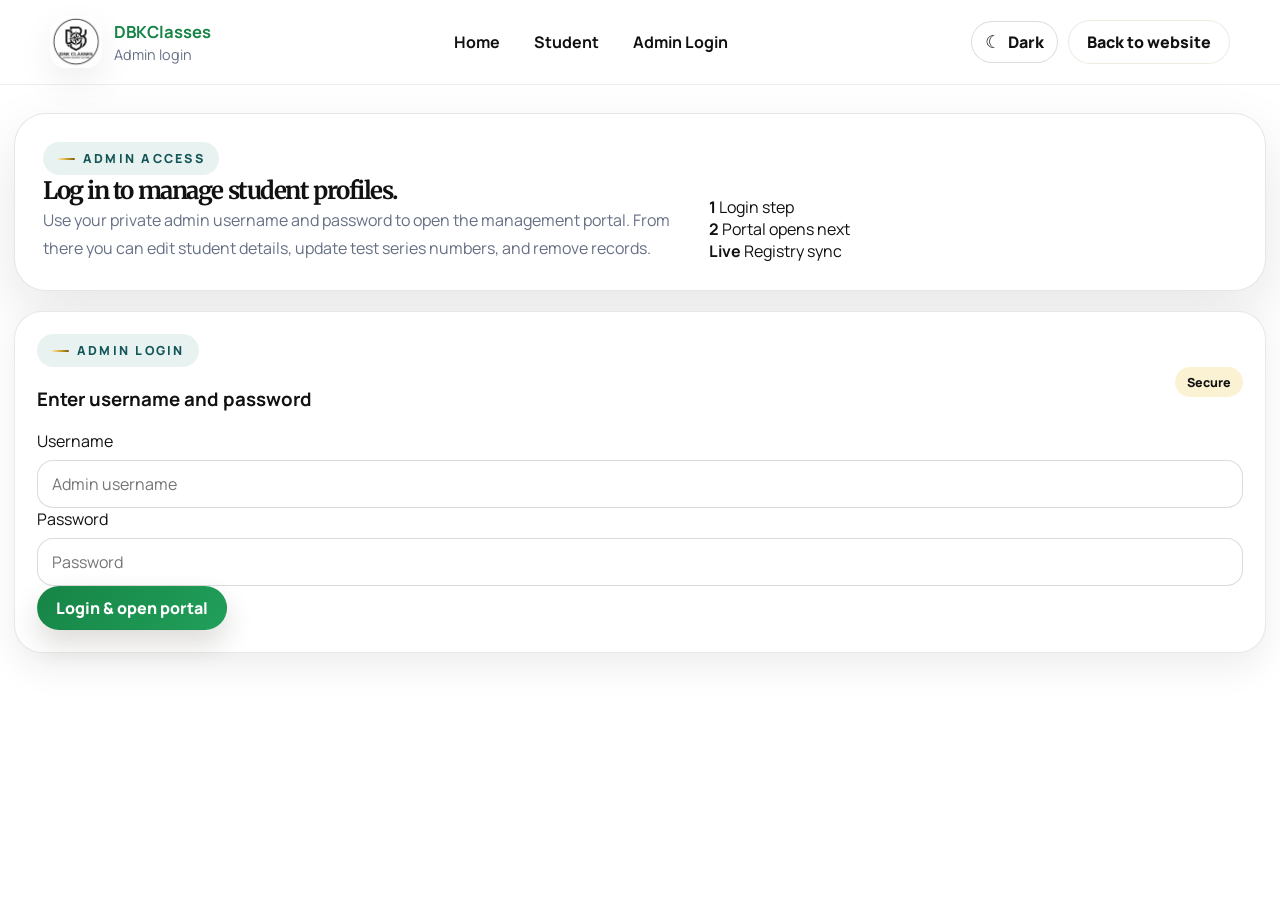
==== commit 63d0c490: "Add admin logout and theme toggle" ====
--- a/admin-portal.html
+++ b/admin-portal.html
@@ -48,6 +48,7 @@
         <p>
           Use the two tabs to switch between students and enquiries. Click any item to open the full details and actions on the right.
         </p>
+        <button class="ghost-btn admin-panel-logout" data-admin-logout type="button">Log out of admin panel</button>
       </div>
       <div class="admin-hero-metrics">
         <article>
@@ -106,7 +107,10 @@
             <span class="mini-label">Details</span>
             <h3 id="adminDetailTitle">Selected record</h3>
           </div>
-          <span class="status-pill" id="adminDetailStatus">Ready</span>
+          <div class="admin-detail-head-actions">
+            <span class="status-pill" id="adminDetailStatus">Ready</span>
+            <button class="ghost-btn admin-detail-close" id="closeAdminDetail" type="button">Close</button>
+          </div>
         </div>
         <div id="adminSelectedDetail" class="admin-selected-detail">
           <div class="admin-empty-list">
--- a/styles.css
+++ b/styles.css
@@ -16,6 +16,178 @@
   --radius-xl: 34px;
   --radius-lg: 26px;
   --radius-md: 18px;
+}
+
+/* Persistent light/dark theme controls. */
+.theme-toggle {
+  display: inline-flex;
+  align-items: center;
+  justify-content: center;
+  gap: 7px;
+  min-height: 42px;
+  padding: 0 13px;
+  border: 1px solid rgba(17, 17, 17, 0.14);
+  border-radius: 999px;
+  background: #ffffff;
+  color: #111111;
+  font-weight: 800;
+  cursor: pointer;
+  transition: transform 0.2s ease, background 0.2s ease, color 0.2s ease, border-color 0.2s ease;
+}
+
+.theme-toggle:hover,
+.theme-toggle:focus-visible { transform: translateY(-2px); }
+.theme-toggle-icon { font-size: 1.1rem; line-height: 1; }
+.theme-toggle-floating { position: fixed; top: 16px; right: 16px; z-index: 210; }
+
+html[data-theme="dark"] {
+  color-scheme: dark;
+  --ink: #eef5f3;
+  --muted: #a8b8b5;
+  --paper: #182624;
+  --bg: #101817;
+  --badge: #23413e;
+  --badge-ink: #c7e6df;
+  --line: rgba(220, 242, 236, 0.16);
+}
+
+html[data-theme="dark"] body,
+html[data-theme="dark"] body.student-auth-page {
+  color: var(--ink);
+  background: #101817;
+}
+
+html[data-theme="dark"] .site-header,
+html[data-theme="dark"] .section,
+html[data-theme="dark"] .portal-section,
+html[data-theme="dark"] .about,
+html[data-theme="dark"] .team,
+html[data-theme="dark"] .faq-section,
+html[data-theme="dark"] .testimonials,
+html[data-theme="dark"] .ticker-band {
+  background: #101817;
+  color: var(--ink);
+}
+
+html[data-theme="dark"] .site-header {
+  border-bottom-color: rgba(220, 242, 236, 0.14);
+  background: rgba(16, 24, 23, 0.94);
+}
+
+html[data-theme="dark"] .primary-nav a,
+html[data-theme="dark"] .footer-links a,
+html[data-theme="dark"] .brand-copy strong,
+html[data-theme="dark"] .footer-brand h3,
+html[data-theme="dark"] .portal-card h3,
+html[data-theme="dark"] .student-home-copy h1,
+html[data-theme="dark"] .section-heading h2,
+html[data-theme="dark"] .hero-copy h1,
+html[data-theme="dark"] .admin-hero-copy h1,
+html[data-theme="dark"] .student-hero-shell h1 {
+  color: var(--ink);
+}
+
+html[data-theme="dark"] .primary-nav a:hover,
+html[data-theme="dark"] .primary-nav a:focus-visible { background: #203936; }
+
+html[data-theme="dark"] .hero-shell,
+html[data-theme="dark"] .student-home-hero,
+html[data-theme="dark"] .student-hero-shell,
+html[data-theme="dark"] .admin-hero,
+html[data-theme="dark"] .admin-student-hero,
+html[data-theme="dark"] .portal-card.student,
+html[data-theme="dark"] .portal-card.admin,
+html[data-theme="dark"] .portal-card.teacher,
+html[data-theme="dark"] .panel,
+html[data-theme="dark"] .about-grid article,
+html[data-theme="dark"] .step-card,
+html[data-theme="dark"] .stat-card,
+html[data-theme="dark"] .faq-item,
+html[data-theme="dark"] .student-auth-card {
+  background: #182624;
+  color: var(--ink);
+  border-color: rgba(220, 242, 236, 0.14);
+}
+
+html[data-theme="dark"] .hero-copy p,
+html[data-theme="dark"] .section-heading p,
+html[data-theme="dark"] .portal-card p,
+html[data-theme="dark"] .about-grid p,
+html[data-theme="dark"] .faq-item p,
+html[data-theme="dark"] .footer-brand p,
+html[data-theme="dark"] .footer-contact p,
+html[data-theme="dark"] .student-home-copy p,
+html[data-theme="dark"] .admin-hero-copy p {
+  color: var(--muted);
+}
+
+html[data-theme="dark"] .ghost-btn,
+html[data-theme="dark"] .portal-btn,
+html[data-theme="dark"] .text-link,
+html[data-theme="dark"] .theme-toggle,
+html[data-theme="dark"] .site-modal-close {
+  background: #203936;
+  color: var(--ink);
+  border-color: rgba(220, 242, 236, 0.18);
+}
+
+html[data-theme="dark"] .field input,
+html[data-theme="dark"] .field textarea,
+html[data-theme="dark"] .field select,
+html[data-theme="dark"] .student-auth-form input,
+html[data-theme="dark"] .student-auth-form textarea,
+html[data-theme="dark"] .student-auth-form select,
+html[data-theme="dark"] .admin-form input,
+html[data-theme="dark"] .admin-form textarea {
+  background: #12201e;
+  color: var(--ink);
+  border-color: rgba(220, 242, 236, 0.18);
+}
+
+html[data-theme="dark"] .admin-student-row,
+html[data-theme="dark"] .result-row,
+html[data-theme="dark"] .mark-item,
+html[data-theme="dark"] .admin-student-meta-grid > div,
+html[data-theme="dark"] .details-grid > div {
+  background: linear-gradient(180deg, #1c302d, #172a28);
+  color: var(--ink);
+  border-color: rgba(220, 242, 236, 0.14);
+}
+
+html[data-theme="dark"] .admin-student-copy span,
+html[data-theme="dark"] .admin-student-copy small,
+html[data-theme="dark"] .admin-detail-hero p,
+html[data-theme="dark"] .admin-detail-grid dt,
+html[data-theme="dark"] .muted-copy,
+html[data-theme="dark"] .footer-credits {
+  color: var(--muted) !important;
+}
+
+html[data-theme="dark"] .site-footer {
+  background: #0b1211;
+  color: var(--ink);
+  border-top-color: rgba(220, 242, 236, 0.14);
+}
+
+html[data-theme="dark"] .site-footer,
+html[data-theme="dark"] .site-footer h3,
+html[data-theme="dark"] .site-footer h4,
+html[data-theme="dark"] .site-footer a { color: var(--ink); }
+
+html[data-theme="dark"] .site-modal-dialog {
+  background: #182624;
+  border-color: rgba(220, 242, 236, 0.16);
+}
+
+html[data-theme="dark"] .primary-nav {
+  background: #182624;
+  border-color: rgba(220, 242, 236, 0.14);
+}
+
+@media (max-width: 760px) {
+  .theme-toggle-label { display: none; }
+  .theme-toggle { width: 42px; min-height: 40px; padding: 0; }
+  .theme-toggle-floating { top: 12px; right: 12px; }
 }
 
 * { box-sizing: border-box; }
@@ -1335,6 +1507,7 @@
   display: grid;
   grid-template-columns: minmax(0, 1.05fr) minmax(0, 0.95fr);
   gap: 20px;
+  align-items: start;
 }
 
 .admin-student-list {
@@ -1391,6 +1564,24 @@
 .admin-detail-stack {
   display: grid;
   gap: 16px;
+}
+
+.admin-detail-panel {
+  position: sticky;
+  top: 20px;
+  max-height: calc(100vh - 40px);
+  overflow: auto;
+}
+
+.admin-detail-head-actions {
+  display: flex;
+  align-items: center;
+  justify-content: flex-end;
+  gap: 10px;
+}
+
+.admin-detail-close {
+  display: none;
 }
 
 .admin-detail-hero {
@@ -1589,6 +1780,51 @@
   gap: 14px;
 }
 
+.maintenance-modal {
+  width: min(520px, calc(100% - 24px));
+  padding: 30px;
+  display: grid;
+  gap: 14px;
+  text-align: center;
+}
+
+.maintenance-modal .mini-label {
+  justify-self: center;
+  color: var(--brand);
+  background: rgba(29, 91, 87, 0.08);
+  border-color: rgba(29, 91, 87, 0.12);
+}
+
+.maintenance-modal h3 {
+  margin: 0;
+  font-family: "Merriweather", Georgia, serif;
+  font-size: clamp(1.8rem, 4vw, 2.5rem);
+  letter-spacing: -0.05em;
+}
+
+.maintenance-modal p {
+  margin: 0;
+  color: var(--muted);
+  line-height: 1.7;
+}
+
+.maintenance-modal-icon {
+  width: 64px;
+  height: 64px;
+  display: grid;
+  place-items: center;
+  justify-self: center;
+  border-radius: 22px;
+  background: linear-gradient(135deg, var(--brand), var(--brand-2));
+  color: #fff;
+  font-size: 1.8rem;
+  box-shadow: 0 14px 28px rgba(29, 91, 87, 0.2);
+}
+
+.maintenance-modal .form-actions {
+  justify-content: center;
+}
+
 .enquiry-modal-header {
   padding-right: 52px;
 }
@@ -1614,6 +1850,32 @@
   .enquiry-grid,
   .admin-portal-grid {
     grid-template-columns: 1fr;
+  }
+
+  .admin-detail-panel {
+    position: fixed;
+    inset: 12px;
+    z-index: 150;
+    max-height: none;
+    opacity: 0;
+    visibility: hidden;
+    pointer-events: none;
+    transform: translateY(18px) scale(0.98);
+    box-shadow: 0 0 0 100vmax rgba(20, 20, 20, 0.62), var(--shadow);
+    transition: opacity 0.2s ease, transform 0.2s ease, visibility 0.2s ease;
+  }
+
+  .admin-detail-panel.is-mobile-open {
+    opacity: 1;
+    visibility: visible;
+    pointer-events: auto;
+    transform: translateY(0) scale(1);
+  }
+
+  .admin-detail-close {
+    display: inline-flex;
+    min-height: 38px;
+    padding: 0 13px;
   }
 }
 
@@ -1831,3 +2093,99 @@
   .admin-report-settings-grid { grid-template-columns: 1fr; }
 }
 
+/* Final mobile alignment pass. */
+@media (max-width: 760px) {
+  html,
+  body { max-width: 100%; overflow-x: hidden; }
+
+  .section-shell,
+  .student-home-shell,
+  .student-auth-shell,
+  .student-dashboard-shell,
+  .student-profile-shell,
+  .student-results-shell,
+  .admin-shell,
+  .admin-student-shell {
+    width: min(100% - 24px, 680px);
+    margin-top: 18px;
+  }
+
+  .section { padding: 52px 0; }
+  .header-inner { width: calc(100% - 24px); min-height: 72px; gap: 8px; }
+  .brand-logo { width: 42px; height: 42px; border-radius: 12px; }
+  .brand-copy strong { font-size: 0.92rem; }
+  .brand-copy span { font-size: 0.72rem; }
+  .header-actions { top: 14px; right: 0; }
+  .nav-toggle { width: 42px; height: 40px; }
+
+  .primary-nav { left: 0; right: 0; top: calc(100% + 6px); }
+  .primary-nav a { min-height: 44px; display: flex; align-items: center; }
+
+  .ticker-band { grid-template-columns: 1fr; gap: 6px; padding: 10px 0; }
+  .ticker-label { margin-left: 12px; }
+  .ticker-card { min-width: 220px; padding: 10px 12px; }
+
+  .hero-shell,
+  .student-home-hero,
+  .student-hero-shell,
+  .admin-hero,
+  .admin-student-hero { padding: 20px; border-radius: 24px; }
+  .hero-copy h1,
+  .student-home-copy h1,
+  .student-hero-shell h1,
+  .admin-hero-copy h1 { font-size: clamp(2rem, 11vw, 3.4rem); line-height: 1; }
+  .hero-copy p { font-size: 0.96rem; }
+  .hero-banner-frame { padding: 7px; border-radius: 20px; }
+  .hero-banner-image { border-radius: 14px; }
+
+  .portal-card,
+  .about-grid article,
+  .step-card,
+  .testimonial-card,
+  .faq-item,
+  .panel { min-width: 0; padding: 18px; border-radius: 22px; }
+  .portal-card { min-height: 0; }
+  .stats-grid { grid-template-columns: repeat(2, minmax(0, 1fr)); gap: 10px; }
+  .stat-card { padding: 14px; }
+  .stat-card strong { font-size: 1.45rem; }
+  .stat-card span { font-size: 0.78rem; }
+
+  .faculty-slider { margin-right: -12px; padding-right: 12px; }
+  .faculty-card { width: 228px; flex-basis: 228px; }
+  .faculty-featured { width: 238px; flex-basis: 238px; height: 300px; }
+
+  .form-actions > *,
+  .single-form-actions > *,
+  .topbar-actions > *,
+  .admin-student-actions > *,
+  .hero-actions > *,
+  .hero-banner-actions > *,
+  .footer-contact-actions > * { width: 100%; }
+  .form-actions,
+  .single-form-actions,
+  .topbar-actions,
+  .admin-student-actions,
+  .hero-actions,
+  .hero-banner-actions,
+  .footer-contact-actions { width: 100%; }
+
+  .student-auth-card { padding: 20px 16px; border-radius: 24px; }
+  .student-auth-header h1 { font-size: clamp(1.9rem, 9vw, 2.8rem); }
+  .form-field-grid { grid-template-columns: 1fr; }
+  .profile-inline { align-items: flex-start; }
+  .dashboard-profile-grid { grid-template-columns: 1fr; }
+  .profile-id-only-layout { display: block; }
+  .virtual-id-panel { width: 100%; }
+  .id-card-preview { height: auto; max-height: 78vh; object-fit: contain; }
+
+  .admin-student-row { grid-template-columns: auto minmax(0, 1fr); }
+  .admin-student-row > :last-child { grid-column: 1 / -1; width: 100%; }
+  .admin-detail-grid { grid-template-columns: 1fr; }
+  .admin-progress-summary { grid-template-columns: repeat(2, minmax(0, 1fr)); }
+
+  .site-footer { padding: 26px 0 12px; }
+  .footer-grid { grid-template-columns: 1fr; gap: 20px; }
+  .footer-links a { min-height: 30px; display: inline-flex; align-items: center; }
+  .footer-contact-text { padding: 0; }
+}
+
